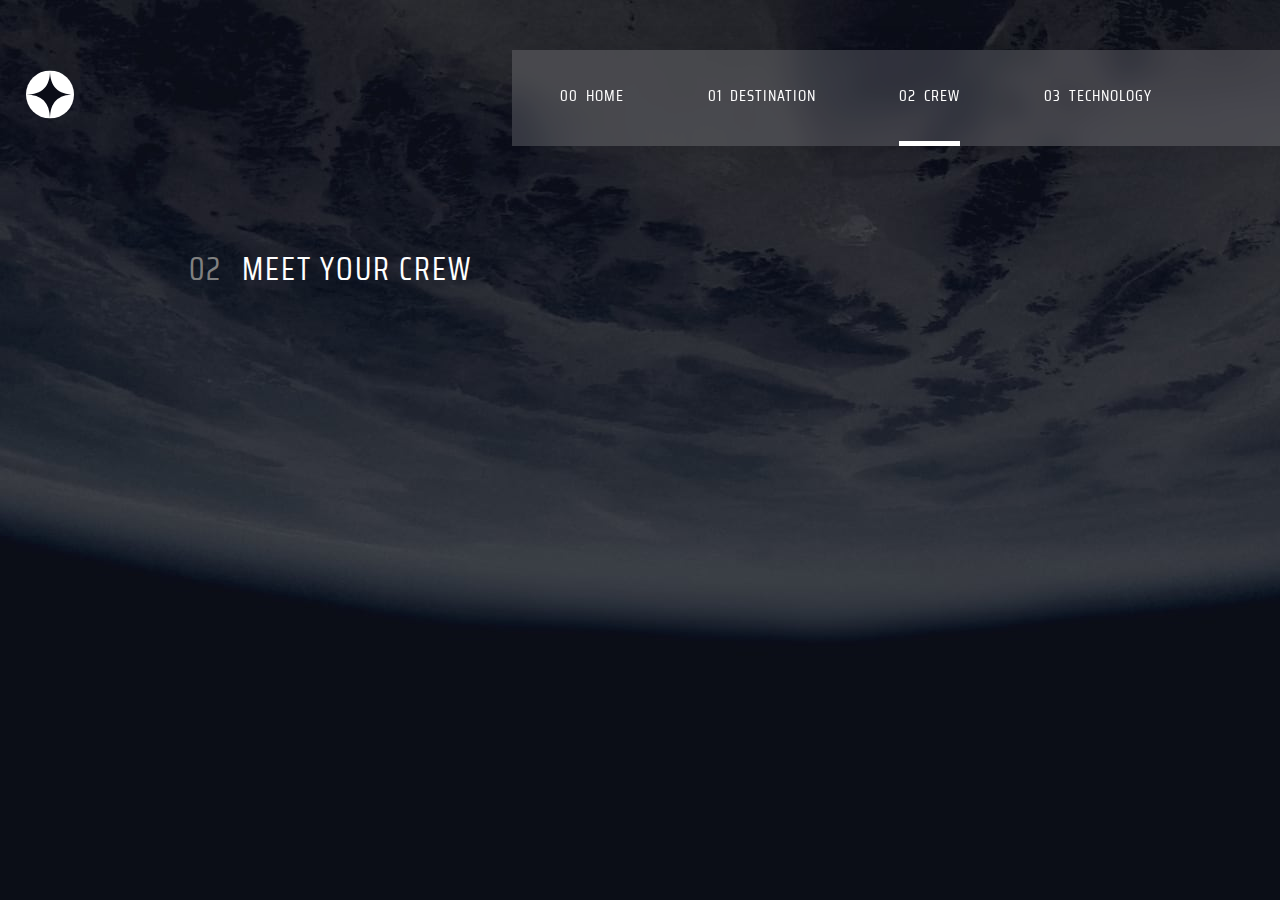
==== crew.html @ 3bd34f93 "first commit" ====
<!DOCTYPE html>
<html lang="en">
<head>
    <link rel="stylesheet" href="style.css">
    <link rel="stylesheet" href="styleP3.css">
    <meta charset="UTF-8">
    <meta http-equiv="X-UA-Compatible" content="IE=edge">
    <meta name="viewport" content="width=device-width, initial-scale=1.0">
    <title>Space tourism</title>
</head>
<body>
    
    <div class="app">
        <div class="menu">
            <input type="checkbox" id="checkBox" onclick="menu()">
            <svg id="open-menu" xmlns="http://www.w3.org/2000/svg" width="24" height="21"><g fill="#D0D6F9" fill-rule="evenodd"><path d="M0 0h24v3H0zM0 9h24v3H0zM0 18h24v3H0z"/></g></svg>
            <svg id="close-menu" xmlns="http://www.w3.org/2000/svg" width="20" height="21"><g fill="#D0D6F9" fill-rule="evenodd"><path d="M2.575.954l16.97 16.97-2.12 2.122L.455 3.076z"/><path d="M.454 17.925L17.424.955l2.122 2.12-16.97 16.97z"/></g></svg>
        </div>
        
        <div class="nav-container-mobile" id="mobileContainer">
            <ul class="nav-links-mobile">
                <li><a href="index.html">00  Home</a></li>
                <li><a href="destination.html">01  Destination</a></li>
                <li><a class="active-mobile" href="crew.html">02  Crew</a></li>
                <li><a href="technology.html">03  Technology</a></li>
            </ul>
        </div>
        <div class="nav-line">
            <div class="nav-logo">
                <a href="index.html"><svg xmlns="http://www.w3.org/2000/svg" width="48" height="48"><g fill="none" fill-rule="evenodd"><circle cx="24" cy="24" r="24" fill="#FFF"/><path fill="#0B0D17" d="M24 0c0 16-8 24-24 24 15.718.114 23.718 8.114 24 24 0-16 8-24 24-24-16 0-24-8-24-24z"/></g></svg></a>
            </div>
            <div class="nav-container">
                <ul class="nav-links">
                    <li><a href="index.html">00  Home</a></li>
                    <li><a href="destination.html">01  Destination</a></li>
                    <div class="active"><li><a href="crew.html">02  Crew</a></li></div>
                    <li><a href="technology.html">03  Technology</a></li>
                </ul>
            </div>
        </div>


        <div class="container">
            <div class="section1">
                <div class="title">
                    <p style="color: grey; font-size: 2em;">02</p>
                    <p style="text-transform: uppercase; color: white; font-size: 2em;">Meet your crew</p>
                </div>
                
            </div>

            <div class="section2">
                
            </div>
        </div>



    </div>



    <script src="script.js"></script>
</body>
</html>
---- style.css ----
@import url('https://fonts.googleapis.com/css2?family=Roboto:wght@300&family=Saira+Condensed:wght@500&display=swap');

*{
    font-family: 'Roboto', sans-serif;
    font-family: 'Saira Condensed', sans-serif;
    padding: 0;
    margin: 0;
}
html{
    overflow: hidden;
    height: 100%;
}
body{
    height: 100%;
    overflow: auto;
    overflow-x: hidden;
}

.app{
    width: 100vw;
    height: 100vh;
    background-size: cover;
    background-position: center;
}



.nav-line{
    z-index: 1;
    height: 6rem;
    position: relative;
    top: 50px;
}
.nav-logo{
    position: relative;
    top: 50%;
    transform: translateY(-50%);
    left: 2%;
}
.nav-container{
    position: absolute;
    top: 0;
    right: 0;
    height: 100%;
    width: 60vw;
    background: rgba(255, 255, 255, 0.15);
    box-shadow: 0 4px 30px rgba(0, 0, 0, 0.1);
    backdrop-filter: blur(12.3px);
    -webkit-backdrop-filter: blur(12.3px);
}
.nav-links{
    display: flex;
    justify-content: space-between;
    align-items: center;
    padding: 0px 8rem 0px 8rem;
    gap: 2rem;
    height: 6rem;
}
.nav-links li{
    display: inline;
    font-size: 1em;
    text-transform: uppercase;
    letter-spacing: 1px;
}
.nav-links li a{
    padding: 37px 0;
    text-decoration: none;
    color: white;
    display:inline-block;
    text-transform:uppercase;
}
.nav-links li a::after{
    position: relative;
    top: 2.05rem;
    content: '';
    display: block;
    width: 0;
    height: 5px;
    background: white;
    opacity: 50%;
    transition: width .3s;
}
.nav-links li a:hover::after{
    width: 100%;
}
.active li a::after{
    width: 100%;
    opacity: 100%;
}
.active-mobile{
    border-bottom: 5px solid white;
}


.menu{
    display: none;
    z-index: 2;
    cursor: crosshair;
    position: absolute;
    right: 5%;
    top: 80px;
}
#checkBox{
    z-index: 3;
    opacity: 0%;
    position: absolute;
    cursor: crosshair;
    width: 25px;
    height: 25px;
}
.nav-container-mobile{
    display: none;
    z-index: 1;
    position: absolute;
    width: 45vw;
    height: 100vh;
    background: rgba(255, 255, 255, 0.15);
    box-shadow: 0 4px 30px rgba(0, 0, 0, 0.1);
    backdrop-filter: blur(12.3px);
    -webkit-backdrop-filter: blur(12.3px);
    top: 0;
    right: -50%;
    transition: all .5s ease;
}
.nav-links-mobile{
    position: absolute;
    top: 20%;
    display: block;
    justify-content: space-between;
    align-items: center;
    left: 50%;
    transform: translateX(-50%);
    text-align: center;
    gap: 2rem;
    height: 6rem;
}
.nav-links-mobile li{
    padding-bottom: 3rem;
    display: block;
    font-size: 1.1em;
    text-transform: uppercase;
    letter-spacing: 1px;
}
.nav-links-mobile li a{
    text-decoration: none;
    color: white;
}


@media screen and (max-width: 1300px){
    .nav-links{
        padding: 0px 8rem 0px 3rem;
    }
}

@media screen and (max-width: 980px){
    .nav-container{
        display: none;
    }
    .menu{
        display: block;
    }
    .nav-container-mobile{
        display: block;
    }
    #close-menu{
        position: relative;
        display: none;
    }
}
---- styleP3.css ----
.app{
    background-image: url(assets/crew/background-crew-desktop.jpg);
}
.container{
    overflow: auto;
    position: absolute;
    top: 0;
    left: 0;
    width: 100vw;
    height: 100vh;
    display: block;
    z-index: 0;
}
.section1{
    position: relative;
    float: left;
    top: 16%;
    height: 82vh;
    width: 50%;
}
.title{
    position: relative;
    display: flex;
    justify-content: center;
    padding-top: 100px;
}
.title p{
    padding-left: 20px;
    letter-spacing: 2px;
}


.section2{
    float: right;
    position: relative;
    top: 16%;
    height: 82vh;
    width: 50%;
}




@media screen and (max-width: 980px){
    .section1{
        width: 100%;
        height: 60%;
    }
    .section2{
        width: 100%;
        height: 100%;
    }
    
}
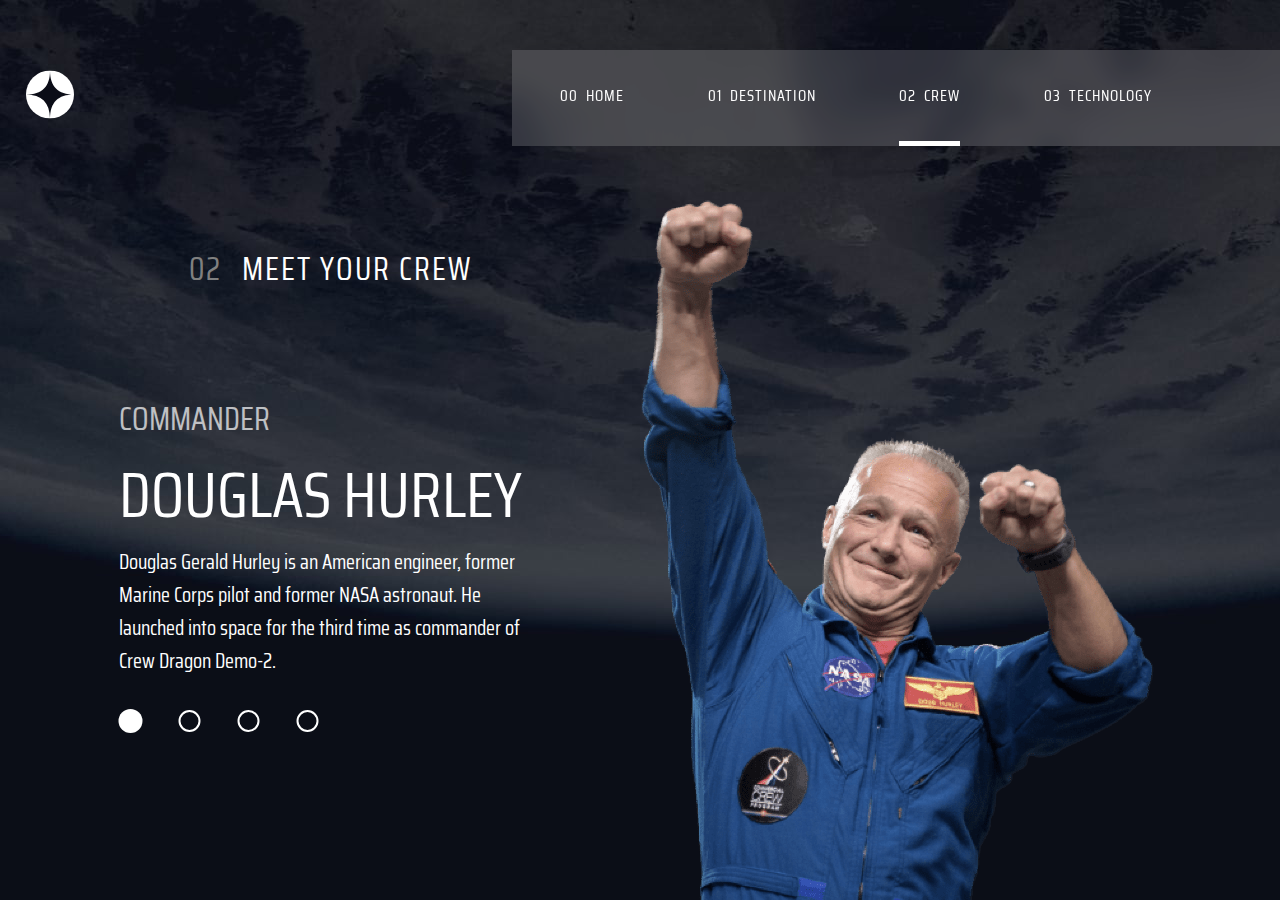
==== commit bd255389: "update" ====
--- a/crew.html
+++ b/crew.html
@@ -44,13 +44,33 @@
             <div class="section1">
                 <div class="title">
                     <p style="color: grey; font-size: 2em;">02</p>
-                    <p style="text-transform: uppercase; color: white; font-size: 2em;">Meet your crew</p>
+                    <p style="text-transform: uppercase; color: white; font-size: 2em;">Meet your crew</p>                       
                 </div>
                 
+                <div class="text">
+                    <p id="role">Commander</p>
+                    <p id="name">Douglas Hurley</p>
+                    <div class="t-description">
+                        <p id="description">Douglas Gerald Hurley is an American engineer, former Marine Corps pilot and former NASA astronaut. He launched into space for the third time as commander of Crew Dragon Demo-2.</p>
+                    </div>
+
+                    <div class="switcher">
+                        <svg id="p1" onclick="p1()" class="s-active" xmlns="http://www.w3.org/2000/svg" width="24" height="24" viewBox="0 0 24 24" fill="none" stroke="currentColor" stroke-width="2" stroke-linecap="round" stroke-linejoin="round" class="feather feather-circle"><circle cx="12" cy="12" r="10"></circle></svg>
+                        <svg id="p2" onclick="p2()" xmlns="http://www.w3.org/2000/svg" width="24" height="24" viewBox="0 0 24 24" fill="none" stroke="currentColor" stroke-width="2" stroke-linecap="round" stroke-linejoin="round" class="feather feather-circle"><circle cx="12" cy="12" r="10"></circle></svg>
+                        <svg id="p3" onclick="p3()" xmlns="http://www.w3.org/2000/svg" width="24" height="24" viewBox="0 0 24 24" fill="none" stroke="currentColor" stroke-width="2" stroke-linecap="round" stroke-linejoin="round" class="feather feather-circle"><circle cx="12" cy="12" r="10"></circle></svg>
+                        <svg id="p4" onclick="p4()" xmlns="http://www.w3.org/2000/svg" width="24" height="24" viewBox="0 0 24 24" fill="none" stroke="currentColor" stroke-width="2" stroke-linecap="round" stroke-linejoin="round" class="feather feather-circle"><circle cx="12" cy="12" r="10"></circle></svg>
+                    </div>
+                </div>
+
+
+                
+
             </div>
 
             <div class="section2">
-                
+                <div class="crew-img">
+                    <img src="./assets/crew/image-douglas-hurley.png" id="c-img">
+                </div>
             </div>
         </div>
 
--- a/style.css
+++ b/style.css
@@ -154,6 +154,11 @@
 }
 
 @media screen and (max-width: 980px){
+    .app{
+        max-width: 100vw;
+        position: absolute;
+        overflow: hidden;
+    }
     .nav-container{
         display: none;
     }
--- a/styleP3.css
+++ b/styleP3.css
@@ -28,14 +28,65 @@
     padding-left: 20px;
     letter-spacing: 2px;
 }
+.text{
+    color: white;
+    display: block;
+    justify-content: center;
+    padding-top: 100px;
+    position: absolute;
+    left: 50%;
+    transform: translateX(-50%);
+}
+#role{
+    opacity: 70%;
+    text-transform: uppercase;
+    font-size: 2em;
+}
+#name{
+    text-transform: uppercase;
+    font-size: 4em;
+    white-space: nowrap;
+}
+#description{
+    font-size: 1.3em;
+}
+.t-description{
+    max-width: 100vw;
+    
+}
+.switcher{
+    position: relative;
+    padding-top: 2rem;
+}
+.switcher svg{
+    margin: 0 2rem 0 0;
+    color: white;
+    cursor: pointer;
+    border-radius: 100%;
+}
+.s-active{
+    background-color: white;
+}
+
 
 
 .section2{
     float: right;
     position: relative;
-    top: 16%;
-    height: 82vh;
+    top: 0%;
+    height: 100vh;
     width: 50%;
+}
+.crew-img{
+    position: absolute;
+    height: 80vh;
+    width: 100%;
+    bottom: 0%;
+}
+.crew-img img{
+    position: fixed;
+    bottom: 0;
+    max-width: 100%;
 }
 
 
@@ -44,11 +95,32 @@
 @media screen and (max-width: 980px){
     .section1{
         width: 100%;
-        height: 60%;
+        height: 100%;
+        z-index: 2;
+    }
+    .switcher{
+        white-space: nowrap;
+    }
+    #name{
+        white-space: normal;
+    }
+
+    .section2{
+        width: 100%;
+        height: 100vh;
+    }
+    .crew-img img{
+        position: absolute;
+        left: 50%;
+        transform: translateX(-50%);
+    }
+    
+}
+@media screen and (max-width: 375px){
+    .section1{
+        height: 100vh;
     }
     .section2{
-        width: 100%;
-        height: 100%;
+        height: 120vh;
     }
-    
 }